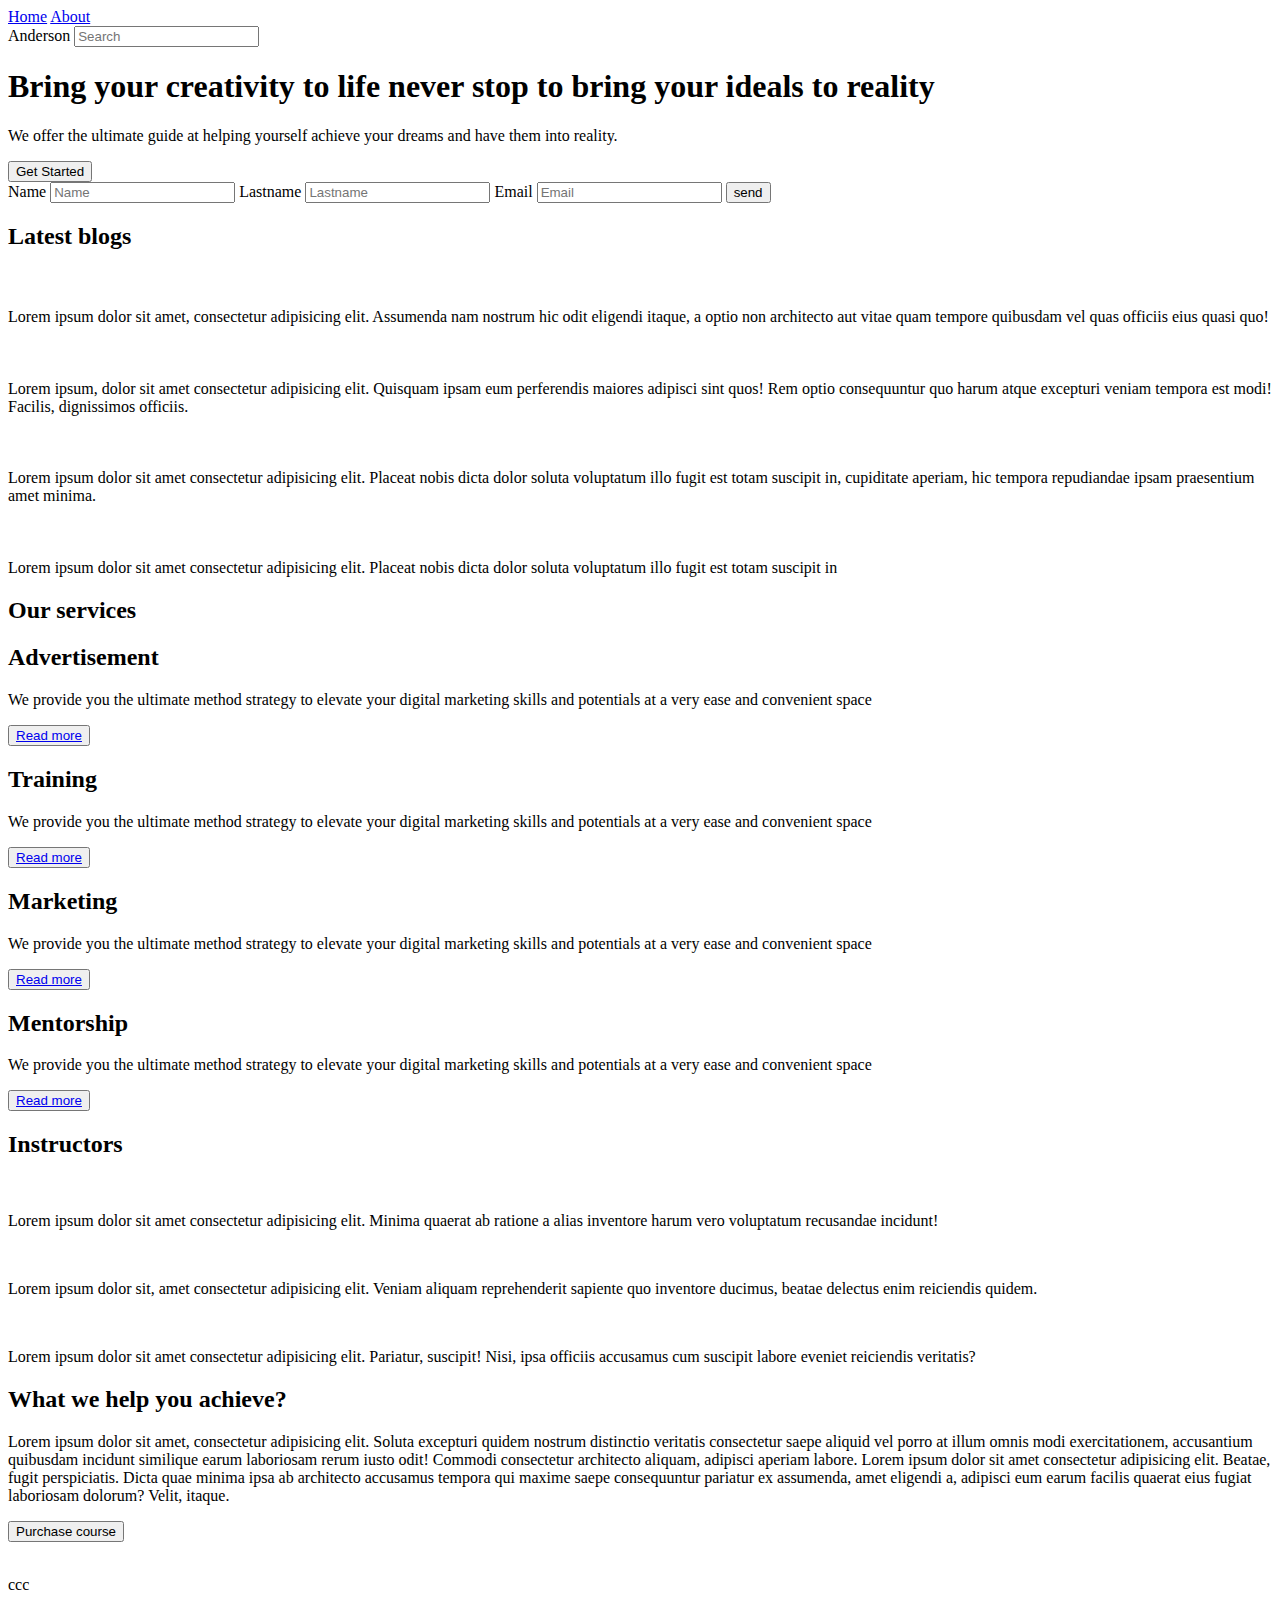
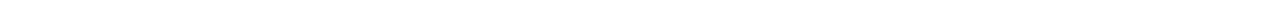
==== index.html @ 88e62875 "Initial commit" ====
<!DOCTYPE html>
<html lang="en">
<head>
				<meta charset="UTF-8">
				<title>Aderson</title>
				<!--custom css link-->
				<link rel="stylesheet" href="style.css">
				<!--Google fonts cdn link-->
				  <link href="https://fonts.googleapis.com/css2?family=Poppins:wght@100;200;300;400;500&display=swap" rel="stylesheet">
				<!--Bootstrap css style-->
                  <link rel="stylesheet" href="css/bootstrap.min.css">
</head>
<body id="home">
	<!--Nav wrapper contents-->
	<div class="nav__wrapper">
	<div class="nav__content">
		<span class="fw-bold"><a href="#home">Home</a></span>
		<span class="fw-bold"><a href="about.html">About</a></span>
	</div>
	<div class="harmburger">
		<span class="bar"></span>
		<span class="bar"></span>
		<span class="bar"></span>
	</div>
	<div class="brand__container">
	<span class="brand">Anderson</span>
	<input id="search__box" type="text" placeholder="Search"/>
	</div>
	</div>	
	<!--nav wrapper contents exit-->

	<section>
		<!--content wrapper container-->
		<div class="content__wrapper">
						<div class="content__container">
						<div class="overlay"></div>
				<div class="content__menu">
								<h1>Bring your creativity to life never stop to bring your ideals to reality</h1>   
								<p class="lead">We offer the ultimate guide at helping yourself achieve your dreams and have them into reality.</p>
						<button class="rounded-2">Get Started</span></button>
				</div>
				<!--form container-->
		<form method="post">
				<label>Name</label>
				<input for="name" type="text" placeholder="Name"/>
		<label>Lastname</label>
		<input for="lastname" type="text" placeholder="Lastname"/>
		<label>Email</label>
		<input type="email" placeholder="Email"/>
		<input type="submit" value="send"/>
	        <span>
          <bi class="fas fa-twitter"></bi>
          <i class="fa fa-facebook"></i>
          <i class="fa fas-linkedin"></i>
          <i class="fa fa-github"></i>
        </span>
		</form>	
		<!--form container exit-->
		</div>
		</div>
		<!--content wrapper container exit-->
	</section>	
		
		<section class="card__content item__wrapper">
			<div class="container">
				<h2 class="text-center" id="blog">Latest blogs</h2>
			<div class="row g-5 py-5 py-md-5 justify-content-center align-items-center">
					<div class="col-lg-3 col-md-4 col-sm-6">
				<div class="card">
				<img class="img-fluid card-img-top" src="assets/posterII.JPG"	alt=""/>
				<div class="card-body">
				<h2 class="card-title"></h2>
				<p class="card-text">Lorem ipsum dolor sit amet, consectetur adipisicing elit. 
					Assumenda nam nostrum hic odit eligendi itaque, a optio non architecto aut vitae quam tempore quibusdam vel quas officiis eius quasi quo!</p>
				</div>
						</div>			
					</div>		
					
					<div class="col-lg-3 col-md-4 col-sm-6">
							<div class="card">
				<img class="img-fluid card-img-top" src="assets/poster5.JPG"	alt=""/>
				<div class="card-body">
				<h2 class="card-title"></h2>
				<p class="card-text">Lorem ipsum, dolor sit amet consectetur adipisicing elit. 
					Quisquam ipsam eum perferendis maiores adipisci sint quos! Rem optio consequuntur quo harum atque excepturi veniam tempora est modi! Facilis, dignissimos officiis.</p>
				</div> 
							</div>		
					</div>		
					
				<div class="col-lg-3 col-md-4 col-sm-6">
						<div class="card">					
				<img class="img-fluid card-img-top" src="assets/poster4.JPG"	alt=""/>
				<div class="card-body">
				<h2 class="card-title text-center text-md-start text-warning"></h2>
				<p class="card-text">Lorem ipsum dolor sit amet consectetur adipisicing elit. 
					Placeat nobis dicta dolor soluta voluptatum illo fugit est totam suscipit in, cupiditate aperiam, hic tempora repudiandae ipsam praesentium amet minima. </p>
				</div>		
						</div>			
					</div>	
						
					<div class="col-lg-3 col-md-4 col-sm-6">
						<div class="card">					
				<img class="img-fluid card-img-top" src="assets/poster7.JPG"	alt=""/>
				<div class="card-body">
				<h2 class="card-title text-center text-md-start text-warning"></h2>
				<p class="card-text">Lorem ipsum dolor sit amet consectetur adipisicing elit. 
					Placeat nobis dicta dolor soluta voluptatum illo fugit est totam suscipit in</p>
				</div>		
						</div>			
					</div>	
					</div>	
					</div>		
		</section>
		
		<section>
			<div class="card__container">
							<h2 class="">Our services</h2>
					<div class="card__wrapper">
									<div class="cards rounded-2 py-5 py-lg-0">
													<h2 class="lead fw-bold">Advertisement</h2>
													<p>We provide you the ultimate method strategy to elevate your digital marketing skills and potentials at a very ease and convenient space</p>
										<button class="rounded"><a href="#">Read more</a>
										</button>
						</div>
									<div class="cards rounded-2 py-5 py-lg-0">
													<h2 class="lead  fw-bold">Training</h2>
													<p>We provide you the ultimate method strategy to elevate your digital marketing skills and potentials at a very ease and convenient space</p>
										<button class="rounded"><a href="#">Read more</a>
										</button>					
					</div>
						<div class="cards rounded-2 py-5 py-lg-0">
													<h2 class="lead fw-bold">Marketing</h2>
													<p>We provide you the ultimate method strategy to elevate your digital marketing skills and potentials at a very ease and convenient space</p>
										<button class="rounded"><a href="#">Read more</a>
										</button>					
					</div>
					<div class="cards rounded-2 py-5 py-lg-0">
													<h2 class="lead fw-bold">Mentorship</h2>
													<p>We provide you the ultimate method strategy to elevate your digital marketing skills and potentials at a very ease and convenient space</p>
										<button class="rounded"><a href="#">Read more</a>
										</button>					
					</div>
			</div>			
		</section>

		<section class="main__wrapper">
			<h2 class="text-center instructors">Instructors</h2>
			<div class="main__content">
				<div class="">
						<img src="assets/poster5.jpg"	alt="">
						<p class="">Lorem ipsum dolor sit amet consectetur adipisicing elit. 
							Minima quaerat ab ratione a alias inventore harum vero voluptatum recusandae incidunt!</p>
				</div>	
						
				<div class="one">
						<img src="assets/poster4.jpg"	alt="">
						<p>Lorem ipsum dolor sit, amet consectetur adipisicing elit. 
							Veniam aliquam reprehenderit sapiente quo inventore ducimus, beatae delectus enim reiciendis quidem.</p>
				</div>
							
				<div>
						<img src="assets/posterIII.jpg"	alt="">
						<p>Lorem ipsum dolor sit amet consectetur adipisicing elit. 
							Pariatur, suscipit! Nisi, ipsa officiis accusamus cum suscipit labore eveniet reiciendis veritatis?</p>
				</div>						</div>			
		</section>
		
		<section class="ctn">
			<div class="ctn__wrapper">
			<div class="primary__wrapper">
							<h2>What we help you achieve?</h2>
				<p>Lorem ipsum dolor sit amet, consectetur adipisicing elit. Soluta excepturi 
					quidem nostrum distinctio veritatis consectetur saepe aliquid vel porro at illum omnis modi exercitationem, accusantium quibusdam incidunt similique earum 
					laboriosam rerum iusto odit! Commodi consectetur architecto aliquam, adipisci aperiam labore. Lorem ipsum dolor sit amet consectetur adipisicing elit. Beatae, fugit perspiciatis. Dicta quae minima ipsa ab architecto accusamus tempora qui maxime saepe consequuntur pariatur ex assumenda, amet eligendi a, 
					adipisci eum earum facilis quaerat eius fugiat laboriosam dolorum? Velit, itaque.</p>							
				<button type="submit">Purchase course</button>
			</div>
			<img src="assets/posterIII.JPG" class="img-fluid w-100 rounded" alt=""/>
			</div>
</section>
		<footer>
		<p>ccc</p>				
		</footer>
		<!--Js boostrap link-->
<script src="https://cdn.jsdelivr.net/npm/bootstrap@5.2.1/dist/js/bootstrap.bundle.min.js" integrity="sha384-u1OknCvxWvY5kfmNBILK2hRnQC3Pr17a+RTT6rIHI7NnikvbZlHgTPOOmMi466C8" crossorigin="anonymous"></script>
<script src="js/bootstrap.bundle.js"></script>
</body>
</html>
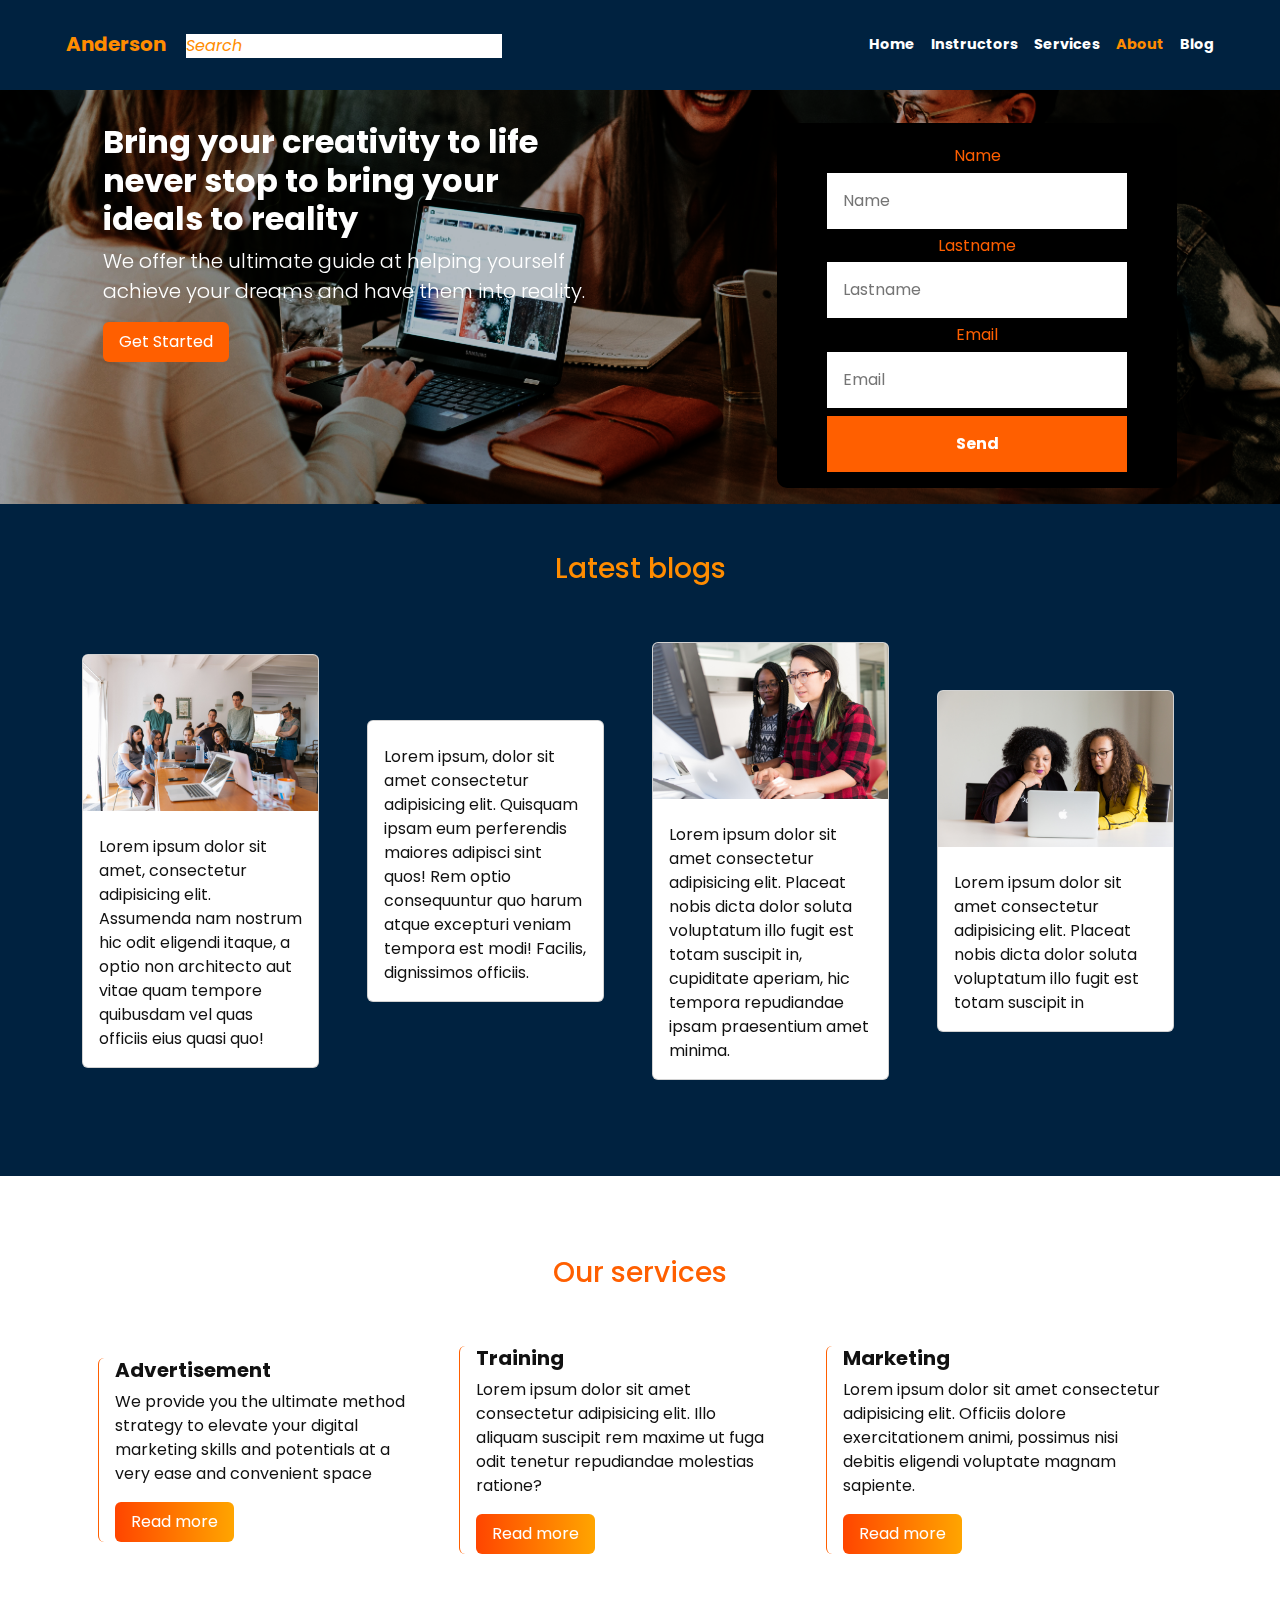
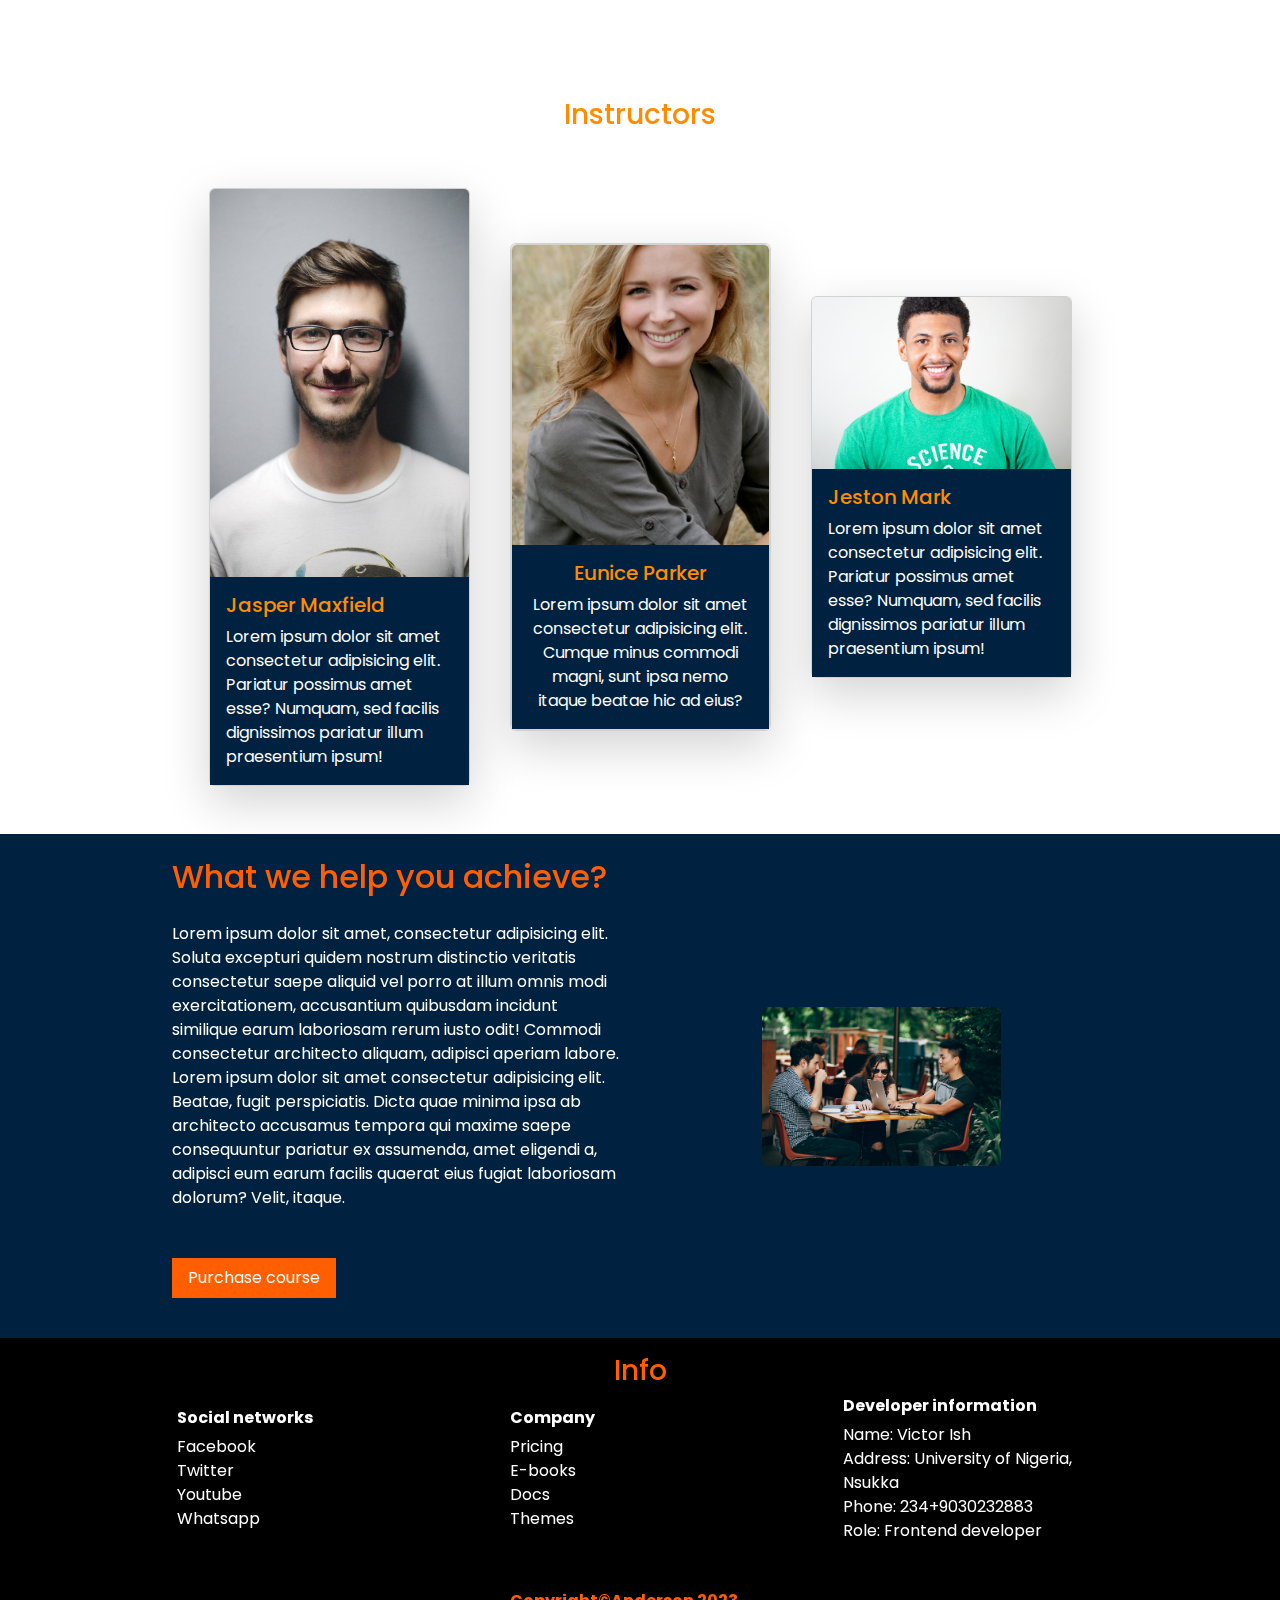
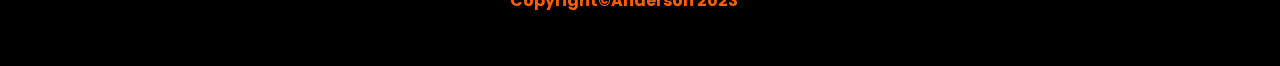
==== commit 99d5848c: "First commit" ====
--- a/index.html
+++ b/index.html
@@ -2,6 +2,7 @@
 <html lang="en">
 <head>
 				<meta charset="UTF-8">
+				<meta name="description" content="">
 				<title>Aderson</title>
 				<!--custom css link-->
 				<link rel="stylesheet" href="style.css">
@@ -15,7 +16,10 @@
 	<div class="nav__wrapper">
 	<div class="nav__content">
 		<span class="fw-bold"><a href="#home">Home</a></span>
-		<span class="fw-bold"><a href="about.html">About</a></span>
+		<span class="fw-bold"><a href="#instructor">Instructors</a></span>
+		<span class="fw-bold"><a href="#service">Services</a></span>
+		<span class="fw-bold"><a id="orange" href="about.html" target="_blank">About</a></span>
+		<span class="fw-bold"><a href="#blog">Blog</a></span>
 	</div>
 	<div class="harmburger">
 		<span class="bar"></span>
@@ -23,7 +27,7 @@
 		<span class="bar"></span>
 	</div>
 	<div class="brand__container">
-	<span class="brand">Anderson</span>
+	<span class="brand h5 fw-bold">Anderson</span>
 	<input id="search__box" type="text" placeholder="Search"/>
 	</div>
 	</div>	
@@ -35,19 +39,20 @@
 						<div class="content__container">
 						<div class="overlay"></div>
 				<div class="content__menu">
-								<h1>Bring your creativity to life never stop to bring your ideals to reality</h1>   
-								<p class="lead">We offer the ultimate guide at helping yourself achieve your dreams and have them into reality.</p>
+								<h2 class="fw-bold">Bring your creativity to life never stop to bring your ideals to reality</h2>   
+								<p class="lead text-white">We offer the ultimate guide at helping yourself achieve your dreams and have them into reality.</p>
 						<button class="rounded-2">Get Started</span></button>
 				</div>
 				<!--form container-->
-		<form method="post">
+		<form method="">
+			<div id="alert"></div>
 				<label>Name</label>
-				<input for="name" type="text" placeholder="Name"/>
+				<input for="name" type="text" placeholder="Name" id="name"/>
 		<label>Lastname</label>
-		<input for="lastname" type="text" placeholder="Lastname"/>
+		<input for="lastname" type="text" placeholder="Lastname" id="lastname"/>
 		<label>Email</label>
-		<input type="email" placeholder="Email"/>
-		<input type="submit" value="send"/>
+		<input type="email" placeholder="Email" id="email"/>
+		<input type="submit" value="send" id="form"/>
 	        <span>
           <bi class="fas fa-twitter"></bi>
           <i class="fa fa-facebook"></i>
@@ -63,8 +68,8 @@
 		
 		<section class="card__content item__wrapper">
 			<div class="container">
-				<h2 class="text-center" id="blog">Latest blogs</h2>
-			<div class="row g-5 py-5 py-md-5 justify-content-center align-items-center">
+				<h3 class="text-center" id="blog">Latest blogs</h3>
+			<div class="row g-5 py-5 pe-4 py-md-5 justify-content-center align-items-center">
 					<div class="col-lg-3 col-md-4 col-sm-6">
 				<div class="card">
 				<img class="img-fluid card-img-top" src="assets/posterII.JPG"	alt=""/>
@@ -112,77 +117,158 @@
 					</div>		
 		</section>
 		
-		<section>
+		<section id="service">
 			<div class="card__container">
-							<h2 class="">Our services</h2>
-					<div class="card__wrapper">
+							<h3 class="text-center">Our services</h3>
+					<div class="card__wrapper container">
 									<div class="cards rounded-2 py-5 py-lg-0">
-													<h2 class="lead fw-bold">Advertisement</h2>
+													<h4 class="lead fw-bold text-center text-md-start">Advertisement</h4>
 													<p>We provide you the ultimate method strategy to elevate your digital marketing skills and potentials at a very ease and convenient space</p>
 										<button class="rounded"><a href="#">Read more</a>
 										</button>
 						</div>
 									<div class="cards rounded-2 py-5 py-lg-0">
-													<h2 class="lead  fw-bold">Training</h2>
-													<p>We provide you the ultimate method strategy to elevate your digital marketing skills and potentials at a very ease and convenient space</p>
+													<h4 class="lead  fw-bold text-center text-md-start">Training</h4>
+													<p>Lorem ipsum dolor sit amet consectetur adipisicing elit. Illo aliquam suscipit rem maxime ut fuga odit tenetur repudiandae molestias ratione?</p>
 										<button class="rounded"><a href="#">Read more</a>
 										</button>					
 					</div>
 						<div class="cards rounded-2 py-5 py-lg-0">
-													<h2 class="lead fw-bold">Marketing</h2>
-													<p>We provide you the ultimate method strategy to elevate your digital marketing skills and potentials at a very ease and convenient space</p>
+													<h4 class="lead fw-bold text-center text-md-start">Marketing</h4>
+													<p>Lorem ipsum dolor sit amet consectetur adipisicing elit. Officiis dolore exercitationem animi, possimus nisi debitis eligendi voluptate magnam sapiente.</p>
 										<button class="rounded"><a href="#">Read more</a>
 										</button>					
 					</div>
-					<div class="cards rounded-2 py-5 py-lg-0">
-													<h2 class="lead fw-bold">Mentorship</h2>
-													<p>We provide you the ultimate method strategy to elevate your digital marketing skills and potentials at a very ease and convenient space</p>
-										<button class="rounded"><a href="#">Read more</a>
-										</button>					
-					</div>
+					
 			</div>			
 		</section>
 
-		<section class="main__wrapper">
-			<h2 class="text-center instructors">Instructors</h2>
-			<div class="main__content">
-				<div class="">
-						<img src="assets/poster5.jpg"	alt="">
-						<p class="">Lorem ipsum dolor sit amet consectetur adipisicing elit. 
-							Minima quaerat ab ratione a alias inventore harum vero voluptatum recusandae incidunt!</p>
-				</div>	
-						
-				<div class="one">
-						<img src="assets/poster4.jpg"	alt="">
-						<p>Lorem ipsum dolor sit, amet consectetur adipisicing elit. 
-							Veniam aliquam reprehenderit sapiente quo inventore ducimus, beatae delectus enim reiciendis quidem.</p>
-				</div>
-							
-				<div>
-						<img src="assets/posterIII.jpg"	alt="">
-						<p>Lorem ipsum dolor sit amet consectetur adipisicing elit. 
-							Pariatur, suscipit! Nisi, ipsa officiis accusamus cum suscipit labore eveniet reiciendis veritatis?</p>
-				</div>						</div>			
+		<section class="main__wrapper" id="instructor">
+			<h3 class="text-center instructors pt-3">Instructors</h3>
+			<div class="container py-5">
+				<div class="row gap-3 justify-content-center align-items-center">
+					<div class="col-md-3">
+						<div class="card shadow-lg">
+							<img src="assets/jasper.jpg" alt="" class="fluid card-img-top">
+							<div class="card-body">
+								<h5 class="card-title">Jasper Maxfield</h5>
+								<p class="card-text text-white">Lorem ipsum dolor sit amet consectetur adipisicing elit. 
+									Pariatur possimus amet esse? Numquam, sed facilis dignissimos pariatur illum praesentium ipsum!</p>
+							</div>
+						</div>
+					</div>
+					<!--carousel start-->
+					<div class="col-md-3">
+						<div class="card shadow-lg">
+							<div id="carouselExampleSlidesOnly" class="carousel slide" data-bs-ride="carousel">
+								<div class="carousel-inner col-md text-center">
+								  <div class="carousel-item active card">
+									<img src="assets/carlick.jpg" class="card-img-top img-fluid" alt="...">
+									<div class="card-body">
+										<h5 class="card-title">Eunice Parker</h5>
+										<p class="card-text text-white">Lorem ipsum dolor sit amet consectetur adipisicing elit. 
+											Cumque minus commodi magni, sunt ipsa nemo itaque beatae hic ad eius?</p>
+									</div>
+								  </div>
+								  <div class="carousel-item">
+									<img src="assets/hannah.jpg" class="card-img-top img-fluid" alt="...">
+									<div class="card-body">
+										<h5 class="card-title fw-bold">Michelle Colye</h5>
+										<p class="card-text text-white">Lorem ipsum dolor sit amet consectetur adipisicing elit. 
+											Cumque minus commodi magni, sunt ipsa nemo itaque beatae hic ad eius?</p>
+									</div>
+								  </div>
+								  <div class="carousel-item">
+									<img src="assets/andrea.jpg" class="card-img-top img-fluid" alt="...">
+									<div class="card-body">
+										<h5 class="card-title">Sarah Obrian</h5>
+										<p class="card-text text-white">Lorem ipsum dolor sit amet consectetur adipisicing elit. 
+											Cumque minus commodi magni, sunt ipsa nemo itaque beatae hic ad eius?</p>
+									</div>
+								  </div>
+								</div>
+							  </div>
+						</div>
+					</div>
+					<!--carousel exit-->
+					<div class="col-md-3">
+						<div class="card shadow-lg">
+							<img src="assets/justin.jpg" alt="" class="img-fluid card-img-top">
+							<div class="card-body">
+								<h5 class="card-title">Jeston Mark</h5>
+								<p class="card-text text-white">Lorem ipsum dolor sit amet consectetur adipisicing elit. 
+									Pariatur possimus amet esse? Numquam, sed facilis dignissimos pariatur illum praesentium ipsum!</p>
+							</div>
+						</div>
+					</div>
+				</div>
+			</div>
 		</section>
 		
 		<section class="ctn">
 			<div class="ctn__wrapper">
-			<div class="primary__wrapper">
+			<div class="primary__wrapper container">
 							<h2>What we help you achieve?</h2>
-				<p>Lorem ipsum dolor sit amet, consectetur adipisicing elit. Soluta excepturi 
+				<p class="py-3">Lorem ipsum dolor sit amet, consectetur adipisicing elit. Soluta excepturi 
 					quidem nostrum distinctio veritatis consectetur saepe aliquid vel porro at illum omnis modi exercitationem, accusantium quibusdam incidunt similique earum 
 					laboriosam rerum iusto odit! Commodi consectetur architecto aliquam, adipisci aperiam labore. Lorem ipsum dolor sit amet consectetur adipisicing elit. Beatae, fugit perspiciatis. Dicta quae minima ipsa ab architecto accusamus tempora qui maxime saepe consequuntur pariatur ex assumenda, amet eligendi a, 
 					adipisci eum earum facilis quaerat eius fugiat laboriosam dolorum? Velit, itaque.</p>							
 				<button type="submit">Purchase course</button>
 			</div>
-			<img src="assets/posterIII.JPG" class="img-fluid w-100 rounded" alt=""/>
+			<img src="assets/posterIII.JPG" class="img-fluid w-50 rounded" alt=""/>
 			</div>
 </section>
 		<footer>
-		<p>ccc</p>				
+			  <!--info container-->
+			  <section class="pb-5 pt-3 info__wrapper" id="info">
+				<div class="container info__container text-white text-sm-start text-center">
+					<h3 class="text-center">Info</h3>
+					<div class="row justify-content-center align-items-center gap-5 info__content">
+						<div class="col-md-3 col-sm-4 col-xs-12">
+							<div class="">
+								<h6 class="social__header fw-bold text-white">Social networks</h6>
+								<div class="social__content">
+								<span>Facebook</span>
+								<span>Twitter</span>
+								<span>Youtube</span>
+								<span>Whatsapp</span>
+								</div>   
+							</div>
+						</div>
+						<div class="col-md-3 col-sm-4 col-xs-12">
+							<div class="">
+								<h6 class="social__header fw-bold text-white">Company</h6>
+							<div class="social__content">
+							<span>Pricing</span>
+							<span>E-books</span>
+							<span>Docs</span>
+							<span>Themes</span>
+							</div>
+							</div>
+						</div>
+						<div class="col-md-3 col-sm-4 col-xs-12">
+							<div class="">
+								<h6 class="social__header fw-bold text-white">Developer information</h6>
+								<div class="social__content">
+								<span>Name: Victor Ish</span>
+								<span>Address: University of Nigeria, Nsukka</span>
+								<span>Phone: 234+9030232883</span>
+								<span>Role: Frontend developer</span>
+								</div>   
+							</div>
+						</div>
+						<div class="col-md-3 col-sm-4 col-xs-12">
+							<div class="">
+								<h6 class="social__header fw-bold copyright">Copyright&copy;Anderson 2023</h6>
+								</div>   
+							</div>
+						</div>
+					</div>
+				</div>
+			  </section>			
 		</footer>
 		<!--Js boostrap link-->
-<script src="https://cdn.jsdelivr.net/npm/bootstrap@5.2.1/dist/js/bootstrap.bundle.min.js" integrity="sha384-u1OknCvxWvY5kfmNBILK2hRnQC3Pr17a+RTT6rIHI7NnikvbZlHgTPOOmMi466C8" crossorigin="anonymous"></script>
 <script src="js/bootstrap.bundle.js"></script>
+<script src="script.js" type="text/javascript"></script>
 </body>
 </html>
--- a/style.css
+++ b/style.css
@@ -0,0 +1,532 @@
+*{
+				padding: 0;
+				margin: 0;
+				box-sizing: border-box;
+				color: #111;
+				scroll-behavior: smooth;
+				font-family: 'Poppins', sans-serif;
+}
+body{
+	width: 100vw;
+	height: 100vh;
+	overflow-x: hidden;
+}
+.error{
+	width: 80%;
+	padding: 0.5rem 1rem;
+	margin: 1rem auto;
+	background: #fff;
+}
+.harmburger{
+	display: none;
+	cursor: pointer;
+}
+.bar{
+	display: block;
+	width: 25px;
+	height: 3px;
+	margin: 5px 0;
+	transition: all 0.3s ease;
+	background-color: darkorange;
+}
+.nav__content{
+	display: flex;
+	gap: 1rem;
+}
+.nav__content span{
+	display: block;
+}
+span a{
+				text-decoration: none;
+				color: #fff;
+				font-size: 0.9rem;
+} 
+#orange{
+	color: darkorange;
+}
+span a:hover{
+	color: darkorange;
+	border-left: #fff solid 2px;
+	padding: 0.2rem;
+	transition: all 0.3s ease;
+}
+.content__wrapper{
+				background: url(assets/poster6.JPG);
+				background-repeat: no-repeat;
+				position: relative;
+				background-size: cover;
+				background-position: center center;
+				height: auto;
+				width: 100vw;
+				padding: 4rem 1rem 1rem 1rem;
+				user-select: none;
+}
+.nav__wrapper{
+				display: flex;
+				flex-direction: row-reverse;
+				justify-content: space-around;
+				padding: 2rem;
+				background: #002240;
+				width: 100vw;
+				user-select: none;
+				gap: 300px;
+				z-index: 999;
+				position: fixed;
+}
+.overlay{
+				position: absolute;
+				top: 0;
+				left: 0;
+				width: 100%;
+				height: 100%;
+				background: #000;
+				mix-blend-mode: soft-light;
+}
+.content__menu{
+				text-align: left;
+				padding: 2rem 0;
+				max-width: 500px;
+				z-index: 1;
+}
+.brand{
+				display: initial;
+				color: darkorange;
+				font-weight: bold;
+}
+#search__box{
+    border: none;
+	pointer-events: none;
+	margin-left: 1rem;
+}
+#search__box:focus{
+	outline: #ff5f00;
+}
+#search__box::placeholder{
+	font-style: italic;
+	color: darkorange;
+}
+.content__menu h1{
+				color: #fff;
+				font-size: 3rem;
+				text-transform: capitalise;
+				font-weight: bold;
+}
+h1 + p{
+				color: #fff;
+				font-size: 1.5rem;
+}
+h1 > span{
+			color: #fff;	
+}
+button{
+				background: #ff5f00;
+				color: #fff;
+				font-size: 1rem;
+				padding: 0.5rem 1rem;
+				border: 0px;
+				border-radius: 5px;
+				margin-top: 0.5rem;
+				cursor: pointer;
+}
+.main__content{
+				display: flex;
+				flex-direction: row-reverse;
+				justify-content: center;
+				align-items: center;
+				text-align: center;
+				background: #fff;
+				padding: 5rem 0rem;
+				width: 100vw;
+}
+.main__content div{
+			margin: 1rem;				
+			color: #111;
+}
+h2{
+				color: #fff;
+				font-size: 1.5rem;
+}
+button span{
+				color: #fff;
+}
+.main__content div img{
+				width: 100px;
+				height: 100px;
+				border-radius: 50px;
+				object-fit: cover;
+}
+.content__container{
+		display: flex;	
+		justify-content: space-around;
+		flex-wrap: wrap;
+		padding-top: 1.7rem;
+}
+form{
+				background: #000;
+				width: 400px;
+				height: auto;
+				justify-self: end;
+				padding: 1rem;
+				margin: 1rem 0 0 0;
+				z-index: 1;
+				margin-top: 2rem;
+				border-radius: 10px;
+}
+form label{
+                display: inline-block;
+				color: #ff5f00;
+				display: flex;
+				align-items: center;
+				justify-content: center;	
+				padding: 0.3rem 0;
+}
+form input{
+				display: block;
+				margin: auto;
+				padding: 1rem;
+				width: 300px;
+				border: none;
+}
+input[type="submit"]{
+				background: #ff5f00;
+				color: #fff;
+				text-transform: capitalize;
+				font-weight: bold;
+				padding: 1rem 2rem;
+				margin-top: 0.5rem;
+}
+section.ctn div img{
+			border-radius: 0px;
+			width: 50%;
+}
+.ctn{
+	background: #002240;
+	width: 100vw;
+}
+.ctn__wrapper{
+				display: grid;
+				grid-template-columns: 1fr 1fr;
+				grid-gap: 5px;
+				align-items: center;
+				justify-items: center;
+				padding: 1rem 10rem;
+				width: 100vw;
+}
+.primary__wrapper{
+				align-self: center;
+				padding: 0.5rem 0;
+}
+.primary__wrapper h2{
+				color: #ff5f00;
+				padding-bottom: 0.1rem;
+}
+.primary__wrapper p{
+				color: #fff;
+}
+.primary__wrapper h2 + p{
+			color: #fff;	
+}
+button[type="submit"]{
+				border-radius: 0px;
+				background: #ff5f00;
+				margin: 1rem 0rem;
+				animation-name: blink;
+				animation-duration: 1s;
+				animation-timing-function: ease;
+				animation-iteration-count: infinite;
+}
+@keyframes blink {
+	50%{
+		opacity: 0;
+	}
+}
+.card__wrapper button{
+		   background-image: linear-gradient(to right, orangered, orange);
+		   padding: 0.5rem 1rem;
+}
+.card__wrapper{
+				display: flex;
+				justify-content: center;
+				align-items: center;
+				padding: 2rem 2rem;
+}
+button a{
+			  color: #fff;
+			  font-weight: normal;
+			  text-decoration: none;		
+}
+.card__wrapper p{
+				color: #111;
+				font-size: initial;
+}
+.cards{
+				border-left: 1px solid #ff5f00;
+				margin: 1rem;
+				padding: 1rem;
+}
+.card__container{
+	padding: 5rem 0rem;
+}
+.card__container h2{
+				color: darkorange;
+				text-align: center;
+}
+.card__content{
+	background: #002240;
+	width: 100vw;
+}
+.card:hover{
+	transform: translateY(-30px);
+	transition: transform ease 1s;
+}
+.item__wrapper{
+	padding: 3rem 0rem;
+}
+.cards h2{
+				color: #002240;
+				text-align: left;
+}
+#blog, .instructors{
+	color: darkorange;
+}
+footer{
+				height: 20vh;
+				width: 100vw;
+				background: #002240;
+}
+.about__text p{
+				color: #fff;
+				max-width: 500px;
+}
+.about__text p a{
+				color: blue;
+}
+.about__img{
+				width: 400px;
+				height: 400px;
+				object-fit: cover;
+				border-radius: 5px;
+}
+.about__text{
+	align-self: start;
+}
+.about__wrapper{
+				display: flex;
+				gap: 40px;
+				justify-content: center;
+				background: #002240;
+				height: 600px;
+				padding: 2rem;
+			}
+.about__text h1{
+				color: darkorange;
+}
+.footer__container{
+	background: #000;
+}
+.footer__container p{
+				color: #fff;
+				padding: 1rem;
+				text-align: center;
+}
+.about__footer{
+				width: 100vw;
+				min-height: 10vh;
+}
+.footer__container p span{
+			color: darkorange;
+			font-size: 1.2rem;
+}
+.card{
+	cursor: pointer;
+}
+.main__wrapper{
+	background: #fff;
+}
+.carousel-item img{
+	height: 300px;
+	object-fit: cover;
+}
+.main__wrapper .card-body{
+	background: #002240;
+}
+.main__wrapper .card-title{
+	color: darkorange;
+}
+.info__wrapper{
+	background: #000;
+	width: 100vw;
+}
+span{
+	display: block;
+	color: #fff;
+}
+h3, .copyright{
+	color: #ff5f00;
+}
+@media screen and (max-width: 840px){
+				.content__wrapper{
+								height: auto;
+								overflow: auto;
+								padding-bottom: 2rem;
+								background-position: center bottom;
+								padding: 0.5rem;
+				}
+				.error{
+					width: 75%;
+				}
+				.main__content{
+								display: flex;
+								flex-direction: column;
+								padding: 0rem 4rem;
+				}
+			 .main__content div{
+			  padding: 1rem;
+}
+.brand{
+				display: block;
+				text-transform: uppercase;
+				color: #fff;
+				font-weight: bold;
+}
+h1 + p{
+				font-weight: 300;
+				font-size: 1.1rem;
+				padding: 0.5rem;
+}
+.content__menu h1{
+				font-size: 2rem;
+				text-transform: uppercase;
+}
+.content__menu{
+				text-align: center;
+				max-width: initial;
+}
+.content__container{
+				display: flex;
+				flex-direction: column;
+				justify-content: center;
+				align-items: center;
+				padding-top: 4rem;
+}
+form{
+				width: 300px;
+}
+form label{
+				font-size: 1.2rem;
+				font-weight: bold;
+				display: none;
+}
+form input{
+				width: 200px;
+				margin-bottom: 1rem;
+}
+.ctn__wrapper{
+       display: grid;
+				grid-template-columns: 1fr;
+				padding: 0.5rem 0;
+}
+.primary__wrapper h2, p{
+				text-align: center;
+}
+button[type="submit"]{
+				margin: 1rem auto;
+				display: block;
+}
+ .cards{
+ 				background: #002240;
+ }
+ .card__wrapper p{
+ 				color: #fff;
+ }
+ .card__wrapper button{
+ 		display: block;
+ 		margin:  1rem auto;	
+ }
+ .card__wrapper{
+ 				display: flex;
+ 				flex-direction: column;
+ }
+ .card__wrapper h2{
+ 				text-align: center;
+ 				color: darkorange;
+ }
+ .card__wrapper button{
+ 		   background-image: linear-gradient(to right, orange, orangered);
+}
+.cards{
+	border-left: 0px;
+}
+.cards h4{
+	color: #ff5f00;
+}
+.nav__wrapper{
+				flex-direction: row-reverse;
+				justify-content: space-between;
+				gap: initial;
+}
+.about__wrapper{
+				display: flex;
+				flex-direction: column;
+				justify-content: center;
+				align-items: center;
+				overflow: hidden;
+				padding: 10rem 2rem;
+}
+.about__text h1{
+				text-align: center;
+}
+.about__img{
+				width: 200px;
+				height: 200px;
+				border-radius: 100px;
+				object-fit: cover;
+}
+.about__text{
+	align-self: initial;
+}
+.about__text p{
+	color: #fff;
+	max-width: initial;
+}
+.nav__content span{
+				margin-right: 0.2rem;
+				font-weight: bold;
+}
+.nav__content{
+	flex-direction: column;
+	position: fixed;
+	top: 90px;
+	right: -100%;
+	width: 50%;
+	height: 100vh;
+	gap: 30px;
+	background-color: #002240;
+	transition: 0.3s;
+	padding-left: 1rem;
+	z-index: 999;
+}
+.nav__content.active{
+	right: 0;
+}
+.harmburger{
+	display: block;
+}
+.harmburger.show .bar:nth-child(2){
+	opacity: 0;
+}
+.harmburger.show .bar:nth-child(1){
+	transform: translateY(8px) rotate(45deg)
+}
+.harmburger.show .bar:nth-child(3){
+	transform: translateY(-8px) rotate(-45deg);
+}
+#search__box{
+				display: none;
+}
+span a{
+	font-weight: bold;
+	font-size: 1rem;
+
+}
+}
